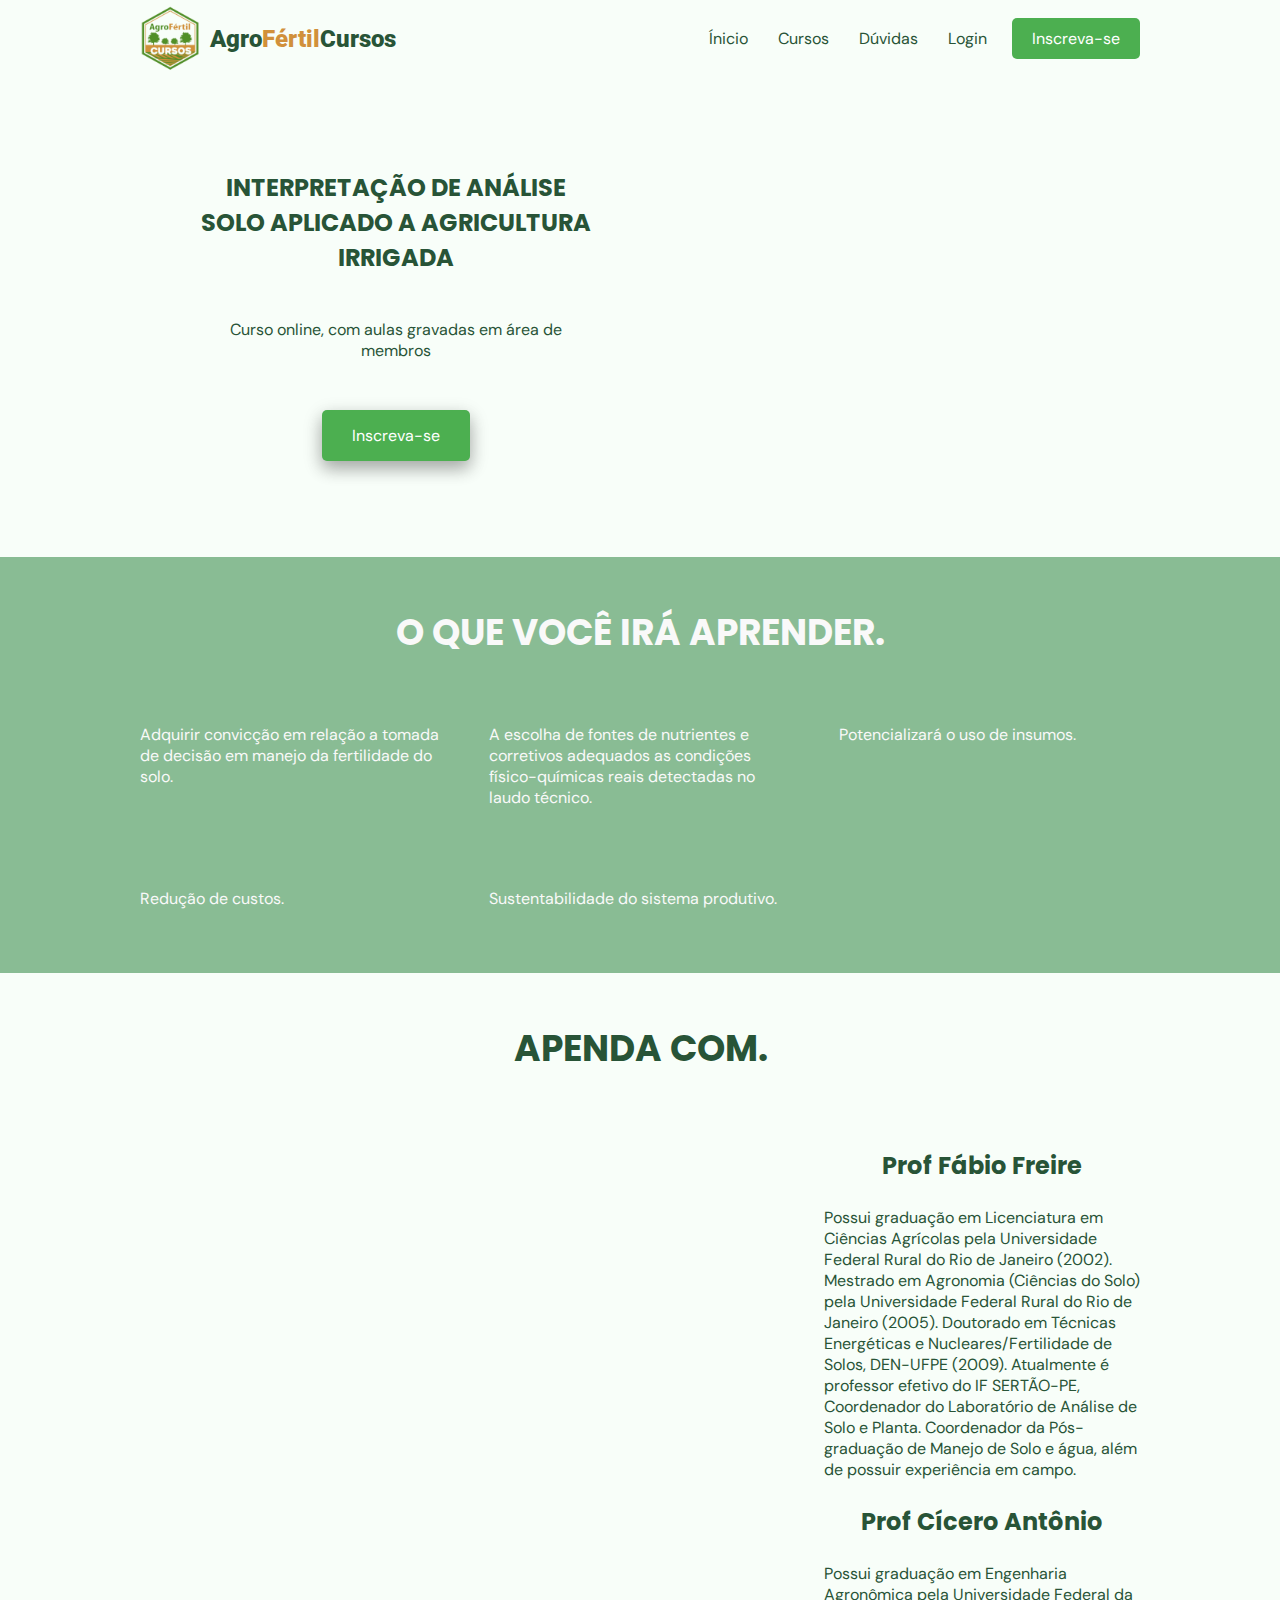
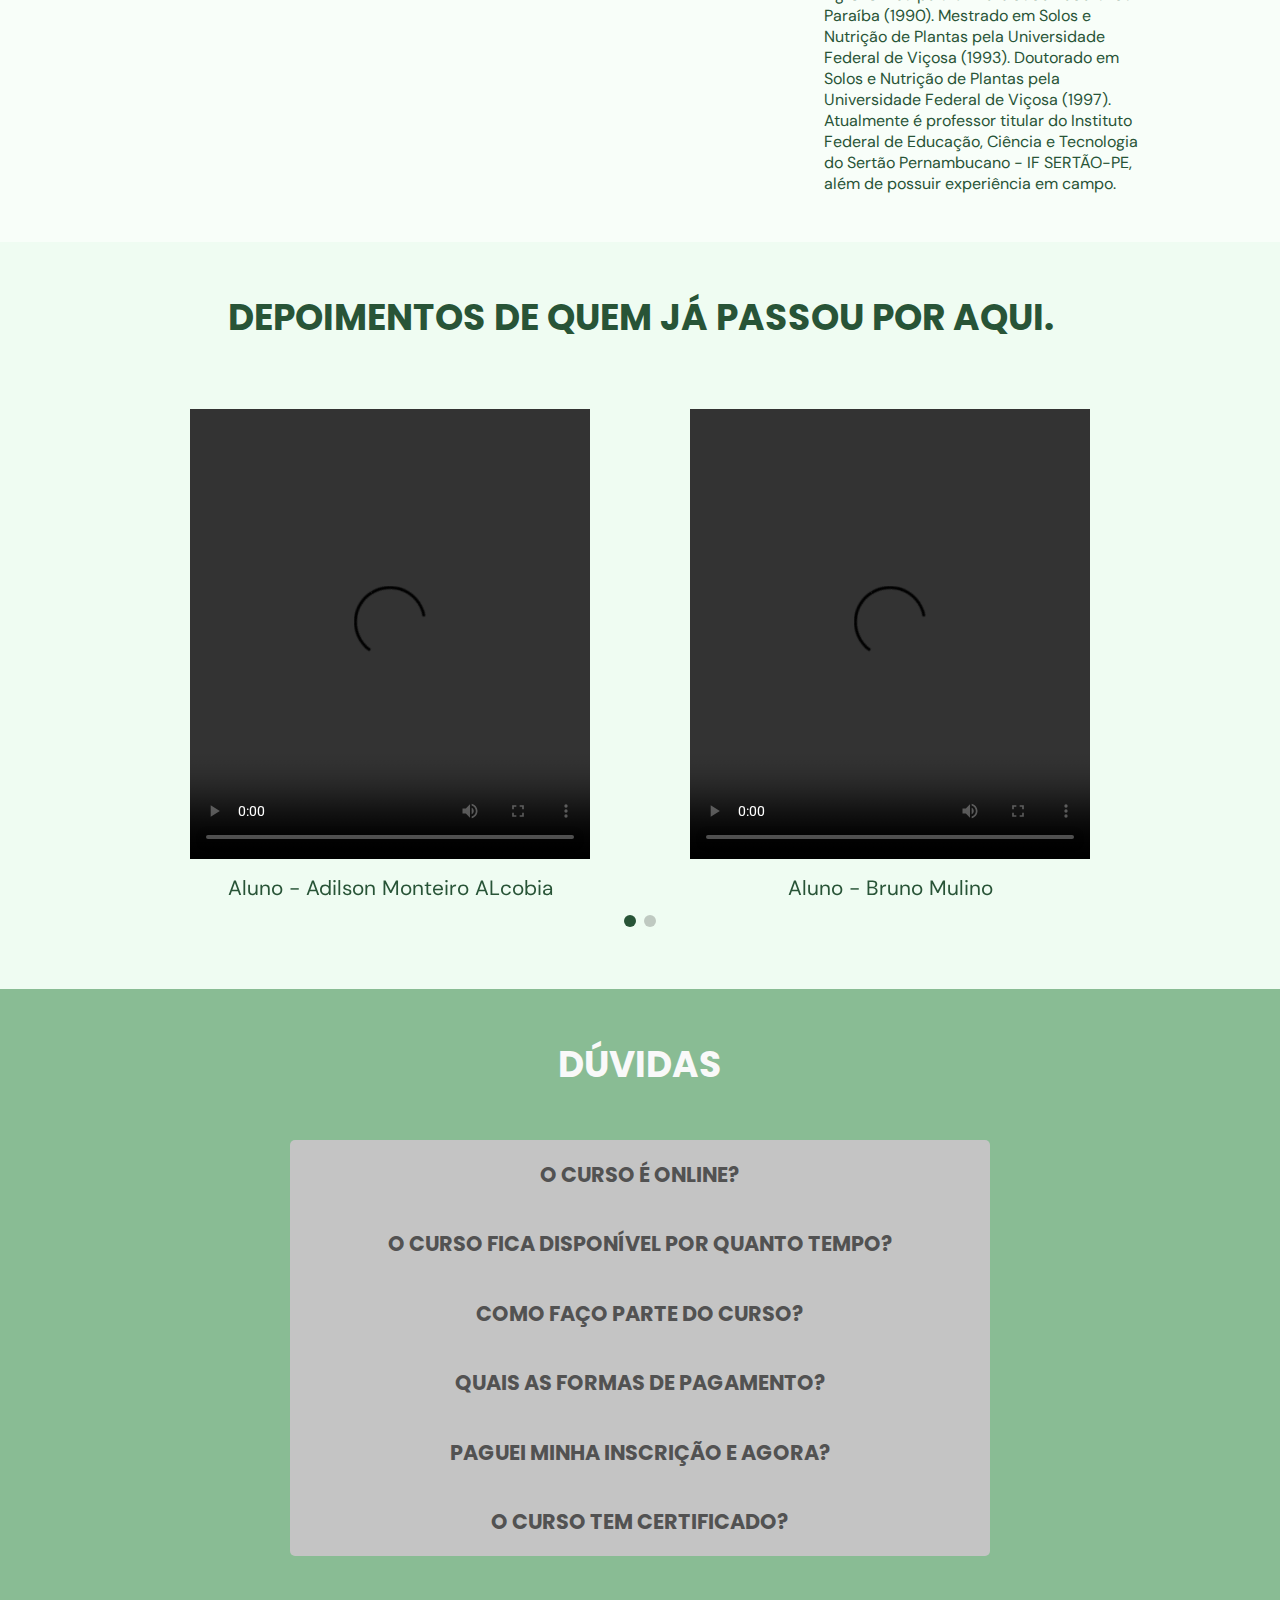
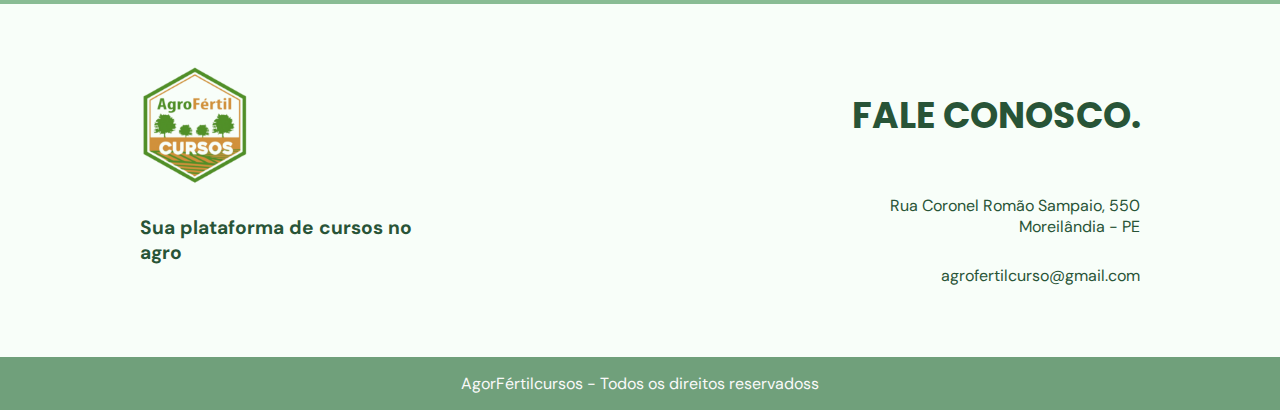
==== curso1.html @ 79784c2f "Add files via upload" ====
<!DOCTYPE html>
<html lang="en">
<head>
    <meta charset="UTF-8">
    <meta http-equiv="X-UA-Compatible" content="IE=edge">
    <meta name="viewport" content="width=device-width, initial-scale=1.0">
    <title>Agrofertilcursos</title>
    <link rel="stylesheet" href="https://unpkg.com/swiper@8/swiper-bundle.min.css"/>
    <link rel="shortcut icon" href="favicon.ico" type="image/x-icon">
    <link rel="stylesheet" href="style.css">
    <link rel="stylesheet" href="./Assets/imagens/icomoon-fonts/style.css">
    <link rel="preconnect" href="https://fonts.googleapis.com">
<link rel="preconnect" href="https://fonts.gstatic.com" crossorigin>
<link href="https://fonts.googleapis.com/css2?family=DM+Sans:ital,wght@0,500;0,700;1,400&family=Poppins:wght@400;500;700&display=swap" rel="stylesheet">
<link href="https://fonts.googleapis.com/css2?family=Lato:wght@900&display=swap" rel="stylesheet">
<link href="https://fonts.googleapis.com/css2?family=Roboto:wght@700&display=swap" rel="stylesheet">
</head>
<body>
    <header id="header">
        <nav class="container flex-row-spacebetween">
            <div class="flex-wrapper">            
                    <img class="logo" src="./Assets/imagens/logoAgrofertilcursos2.png" alt="logotipo_agrofetilcursos">
                    <p class="logo-label">
                        Agro<span>Fértil</span>Cursos
                    </p>
            </div>

            <div class="menu">
                <ul class="flex-row-spacebetween">
                    <li><a class="title" href="">Ínicio</a></li>
                    <li><a class="title" href="">Cursos</a></li>
                    <li><a class="title" href="">Dúvidas</a></li>
                    <li><a class="title"href="">Login</a></li>
                    <li><a class="title bg-button" href="">Inscreva-se</a></li>
                </ul>
            </div>
            
            <div class="toggle icon-menu"></div>
            <div class="toggle icon-close"></div>
        </nav>
    </header>

    <section class="section-padding" id="course">
        <div class="container course-item flex-row-spacebetween">
            <div class="flex-column-center course-item-container">
                <h1>Interpretação de análise solo aplicado a agricultura irrigada</h1>
                <p>Curso online, com aulas gravadas em área de membros</p>
                <button class="inscrevase">Inscreva-se</button>
            </div>

            <iframe id="apresentacao" width="540px" height="384px" src="https://www.youtube.com/embed/TBB0eOgW7EI" frameborder="0" allow="accelerometer; autoplay; clipboard-write; encrypted-media; gyroscope; picture-in-picture" allowfullscreen=""></iframe>

        </div>

    </section>

    <section class="section-padding" id="learn">
        <h1 class="page-title">O que você irá aprender.</h1>
        <div class="grid container">
        <div class="learn-itens flex-wrap-column">
            <i class="icon-check-circle-1-2"></i>
            <p>Adquirir convicção em relação a tomada de decisão em manejo da fertilidade do solo.</p>
        </div>
        <div class="learn-itens flex-wrap-column">
            <i class="icon-check-circle-1-2"></i>
        <p>A escolha de fontes de nutrientes e corretivos adequados as condições físico-químicas reais detectadas no laudo técnico.</p>
        </div>
        <div class="learn-itens flex-wrap-column">
            <i class="icon-check-circle-1-2"></i>
        <p>Potencializará o uso de insumos.</p>
        </div>
        <div class="learn-itens flex-wrap-column">
            <i class="icon-check-circle-1-2"></i>
        <p>Redução de custos.</p>
        </div>
        <div class="learn-itens flex-wrap-column">
            <i class="icon-check-circle-1-2"></i>
        <p>Sustentabilidade do sistema produtivo.</p>
        </div>
    </div>
    </section>

    <section class="section-padding" id="professionals">
        <h1 class="page-title">Apenda com.</h1>

        <div class="container flex-row-spacebetween" id="teacher-container">
            <div class="flex-wrap-column">
                <img class="teacher" src="./Assets/midiasAgroCurso1/Professores sem fundo.png" alt="" class="teachers">

            </div>
            <div class="professionals flex-wrap-column">
                <h3>Prof Fábio Freire </h3>
                <p>Possui graduação em Licenciatura em Ciências Agrícolas pela Universidade Federal Rural do Rio de Janeiro (2002). 
                Mestrado em Agronomia (Ciências do Solo) pela Universidade Federal Rural do Rio de Janeiro (2005). 
                Doutorado em Técnicas Energéticas e Nucleares/Fertilidade de Solos, DEN-UFPE (2009). 
                Atualmente é professor efetivo do IF SERTÃO-PE, Coordenador do Laboratório de Análise de Solo e Planta. 
                Coordenador da Pós-graduação de Manejo de Solo e água, além de possuir experiência em campo.</p>
    
                <h3>Prof Cícero Antônio</h3>
    
                <P>Possui graduação em Engenharia Agronômica pela Universidade Federal da Paraíba (1990). Mestrado em Solos e Nutrição de Plantas pela Universidade Federal de Viçosa (1993). Doutorado em Solos e Nutrição de Plantas pela Universidade Federal de Viçosa (1997). Atualmente é professor titular do Instituto Federal de Educação, Ciência e Tecnologia do Sertão Pernambucano - IF SERTÃO-PE, além de possuir experiência em campo.</p>
            </div>
        </div>
    </section>

    <section class="section" id="testemonials">
        <div class="container">
            <h1 class="page-title">Depoimentos de quem já passou por aqui.</h1>

          <div class="testemonials swiper">
            <div class="swiper-wrapper">

              <div class="swiper-slide">
                <div class="flex-column-center">
                    <video width="400" controls>
                        <source src="./Assets/midiasAgroCurso1/Depoimentos/Adilson Monteiro Alcobia.MOV" type="video/mp4">
                    </video>
                    <p class="testemonial-title">Aluno - Adilson Monteiro ALcobia</p>
              </div>
              </div>
  
              <div class="swiper-slide">
                <div class="flex-column-center">
                    <video width="400" controls>
                        <source src="./Assets/midiasAgroCurso1/Depoimentos/Bruno Murilo.MOV" type="video/mp4">
                    </video>
                    <p class="testemonial-title">Aluno - Bruno Mulino</p>
              </div>
              </div>
  
              <div class="swiper-slide">
                  <div class="flex-column-center">
                      <video width="400" controls>
                          <source src="./Assets/midiasAgroCurso1/Depoimentos/Jandielton Lubarino.MOV" type="video/mp4">
                        </video>
                        <p class="testemonial-title">Aluno - Jandielton Lubarino</p>
                  </div>
              </div>

            </div>

            <div class="swiper-pagination"></div>
          </div>
        </div>
      </section>

    <section class="section-padding" id="questions">
        <h1 class="page-title">Dúvidas</h1>

<div class="container flex-column-spacebetween ">
    <div class="question-container">
        <div class="question" id="question">
            <h1 onclick="dropdown(event)"> O curso é ONLINE?</h1>
            <p class="hide">Curso online com aulas gravadas e disponibilizadas em área de membros</p>
        </div>
        <div class="question" id="question">
            <h1 onclick="dropdown(event)">O curso fica disponível por quanto tempo?</h1>
            <p class="hide"> Curso curso fica disponível por 1 ano, depois da confirmação do pagamento</p>
        </div>
        <div class="question" id="question">
            <h1 onclick="dropdown(event)">Como faço parte do curso?</h1>
            <p class="hide">Você se inscreve pelo nosso site ou redes sociais (instagram) clicando no botão (Inscreva-se)</p>
        </div>
        <div class="question" id="question">
            <h1 onclick="dropdown(event)">Quais as formas de pagamento?</h1>
            <p class="hide">Pix,boleto e cartão em até 12x</p>
        </div>
        <div class="question" id="question">
            <h1 onclick="dropdown(event)">Paguei minha inscrição e agora?</h1>
            <p class="hide">
            Após a confirmação do pagamento você receberá por E-mail o acesso a plataforma do curso. Você poderá fazer o login através do nosso site. (Lembrando que o E-mail com o acesso será enviado para o E-mail no ato da compra)
            </p>
        </div>
        <div class="question" id="question">
            <h1 onclick="dropdown(event)">O curso tem certificado?</h1>
            <p class="hide">Sim, certificado com carga horária de 30h e assinado pelos professores</p>
        </div>
    </div>
    

</div>
    
    
    
    
    
    
    
    
    
    
</div>       


    </section>

    <footer>
        <div class="footer-wrapper container">
            <div class="footer">
                <img src="./Assets/imagens/logoAgrofertilcursos2.png" alt="">
                <h2 class="footer-subtitle">Sua plataforma de cursos no agro</h2>
                    <div class="flex-row-spacebetween">
                        <i class="icon-telegram icon"></i>
                    </div>
            </div>

            <div id="contact" class="flex-column-spacebetween">
                <h1>Fale Conosco.</h1>

                    <div class="flex-row-spacebetween">
                        <i class="icon-map-pin1 icon"></i>
                        <p>Rua Coronel Romão Sampaio, 550<br>
                    
                            Moreilândia - PE</p>
                            
                    </div>

                    <div class="flex-row-spacebetween">
                        <i class="icon-mail icon"></i>
                        <p>
                            agrofertilcurso@gmail.com
                            </p>

                        
                    </div>
                 
                
                
                
            </div>
        </div>
        <div class="rights">
            AgorFértilcursos - Todos os direitos reservadoss
        </div>
    </footer>
    <script src="https://unpkg.com/swiper@8/swiper-bundle.min.js"></script>
    <script src="main.js"></script>
    
</body>
</html>
---- style.css ----
/* ------- GLOBAL -------*/


:root {
    /* fonts*/
    --label-font:'Roboto', sans-serif;
    --subtitle-font:'DM Sans', sans-serif;
    --title-font:'Poppins', sans-serif;
    /* Color */
    --main-color:#285437;
    --aux-color:#d1903b;
    --bg-color:#f8fef9;
    --text-color:#f9f9f9;
    --text-color2:#525252;
}


* {
    margin: 0;
    padding: 0;
    box-sizing: border-box;
}  
a {
    text-decoration: none;  
}  

ul {
    list-style: none;  
}  

img {
    width: 100%;  
    height: auto;
}  

html {
    scroll-behavior: smooth;  
}

body{
    background-color: var(--bg-color);
}

.hide{
    display: none;
}

/* -------- LAYOUT ---------*/

.logo {
    width:17%;   
}    




.container {
    margin: 0 8.75rem;
    
   
    
}    

.page-title{
    color: var(--main-color);
    font-family: var(--title-font);
    text-align: center;
    margin-bottom:3rem;
    font-size:2.25rem;
    text-transform: uppercase;
    
}
button {
    border-radius: 5px;
    background-color: #4CAF50; /* Green */
    border: none;
    color: white;
    padding: 15px 30px;
    text-align: center;
    text-decoration: none;
    display: inline-block;
    font-family: var(--subtitle-font);
    font-size: 1rem;
    margin: 4px 2px;
    cursor: pointer;
    -webkit-transition-duration: 0.4s; /* Safari */
    transition-duration: 0.4s;
    box-shadow: 0 8px 16px 0 rgba(0,0,0,0.2), 0 6px 20px 0 rgba(0,0,0,0.19);
}
.flex-wrapper {
    display: flex;
    flex-direction: row;
    align-items: center;

}  

.flex-row-spacebetween{
    display: flex;
    flex-direction: row;
    justify-content:space-between;
    
}

.flex-column-spacebetween{
    display: flex;
    flex-direction: column;
    justify-content:space-between;
    align-items:center;
}

.flex-column-center {
    display: flex;
    flex-direction: column;
    justify-content:center;
    align-items: center;
}

.flex-row-center {
    display: flex;
    flex-direction: row;
    justify-content:center;
    align-items: center;
}

.flex-wrap-column{
    display: flex;
    flex-wrap: wrap;
    flex-direction: column;
}

.flex-wrap-column-end{
    display: flex;
    flex-direction: column;
    flex-wrap: wrap;
    justify-content:flex-end;
    
}

.flex-wrap-row-end{
    display: flex;
    flex-direction: row;
    flex-wrap: wrap;
    justify-content:flex-end;

}    

.card-title{
    font-family: var(--title-font);
    font-size: 1.3rem;
    color: var(--text-color);
    text-align: left;
    text-shadow: 0px 4px 4px rgba(0, 0, 0, 0.25);
}

.card-description {
    font-family: var(--title-font);
    font-size: 0.8rem;
    color: var(--text-color);
    color: var(--text-color);
    text-align: left;
    text-shadow: 0px 4px 4px rgba(0, 0, 0, 0.25);
    
}


.card {
    background: rgba(0, 0, 0, 0.25);
    background-blend-mode: darken;
    display: flex;
    flex-direction:column;
    width: 33%;
    justify-content:space-between;
    align-items: flex-start;
    background-size: cover;
    background-position: center;
    height:70vh;
    object-position: center;
    border-radius: 10px;
    padding: 2rem;
}  

.grid {
    display: grid;
    grid-template-columns: repeat(3,1fr);
    justify-content:space-between;
    gap:3rem;
    
}
/* ------ GLOBAL COMPONENTS ------*/
/* -------- NAVBAR ---------*/


ul {
    
    gap: 20px;
   
    ;
}

ul li {
    list-style: none;

}

ul li a {
    font-size: 1rem;
    font-family: var(--subtitle-font);
    color: var(--main-color);
    padding: 10px 5px
}


.logo-label{
    padding-left: 10px;
    font-family: var(--label-font);
    font-weight:900;
    font-size: 1.5rem;
    color: var(--main-color);
}
.logo-label span {
    color: var(--aux-color);
}

.bg-button{
    border-radius: 5px;
    background-color: #4CAF50; /* Green */
    border: none;
    color: white;
    padding:10px 20px;

}


nav {
    margin: 0;
    padding: 5px 0;
    align-items:center;
}   

nav .icon-menu {
    display: none;
  }
nav .icon-close {
    display: none;
}



/* -------- Footer -------- */


.footer img{
    width: 35%;
    }
    
    .footer {
        max-width: 31%;
    }
    
    .footer-wrapper{
        display: flex;
        flex-direction: row;
        flex-wrap: wrap;
        justify-content: space-between;
       
        margin-top: 3.75rem;
        margin-bottom:3.75rem;
    
    }
    
    .footer-subtitle {
        color:var(--main-color);
        font-family: var(--subtitle-font);
        margin-top: 1.5rem;
        font-size: 1.2rem;
    }
    
    .rights {
        font-family: var(--subtitle-font);
        font-size: 1rem;
        background-color:#70A07b;
        padding: 1rem;
        text-align: center;
        color:#f9f9f9;
    }
    
    .icon {
        font-size:1.5rem;
        padding:1rem 0;
        padding-right: 1.5rem;
        color: var(--main-color);
    }
    
    
    
    #contact {
        align-items: stretch;
    }
    
    #contact h1 {
        text-align: right;
        font-family: var(--title-font);
        color: var(--main-color);
        padding-top: 1.5rem;
        padding-bottom: 1.5rem;
        font-size: 2.25rem;
        text-transform: uppercase;
    }
    
    .contact-flex {
        display: flex;
        flex-direction:row;
        justify-content: space-between;
        align-items: center;
    }
    
    #contact p{
        color: var(--main-color);
        text-align:right;
        font-family: var(--subtitle-font);
    }
    




/* ------- PAGE 1 ----------*/
/* -------  HOME -----------*/

#home {
    background: url(./Assets/imagens/roman-synkevych-fjj7lVpCxRE-unsplash.jpeg);
    background-size: cover;
    background-position: center;
    max-width: 100%;
    height:fit-content;
    color: var(--text-color);
    padding: 3rem 0;
}    

 

#home h2 {
    text-align: center;
    font-size: 1.5rem;
    font-family: var(--subtitle-font);
    text-shadow: 0px 4px 4px rgba(0, 0, 0, 0.25);
    margin-top:4rem;
}    
#home h1 {
    font-size: 2.25rem;
    font-family: var(--title-font);
    margin-top: 4.375rem;
    text-shadow: 0px 4px 4px rgba(0, 0, 0, 0.25);
}    

#home button {
    margin-top:6.875rem;
    margin-bottom: 4rem;
    
}    



/* -------------- About our Courses ------------ */
#courses{
    padding: 3rem 0;
}

.courses-container {
    
    gap: 0.5rem;
    margin-bottom:6rem;
}   

.card1{
    background-image: url("./Assets/imagens/gabriel-jimenez-jin4W1HqgL4-unsplash.jpeg");
}
.card2{
    background-image: url("./Assets/imagens/markus-spiske-sFydXGrt5OA-unsplash.jpeg");
}

/*----------  Advantages -----------*/

#advantages {
    background-color: #89BC94;
    padding: 3.0rem 0;
}  

#advantages .page-title{
    color:var(--text-color);
}

.advantage-itens p {
    font-size: 1rem;
    color: var(--text-color);
    font-family: var(--subtitle-font);
}
 

.advantage-itens {
    
    max-width: 40%;
    padding-left: 3rem;
    margin: 1rem 0;
      
}    
.advantage-itens i{
    font-size: 3rem;
    margin-bottom: 2rem;
    color:#ffd953;
}    

.advantages-wrapper img {
    width: 45%;
    border-radius:5px;
}  

/*--------- PAGE 2 --------*/
/* ---------- Course ---------------*/
#course {
    padding: 3rem 0;
}

#course h1 {
    text-align: center;
    font-size: 1.5rem;
    font-family: var(--title-font);
    margin:0 0rem 0rem 0;
    text-transform: uppercase;
    color: var(--main-color);
}

#course p {
  
    text-align: center;
    font-size: 1rem;
    font-family: var(--subtitle-font);
    color: var(--main-color);
    margin:2.81rem 0;
}



.course-item-container{
    
    width: 40%;
    margin-left:3.5rem;
}

iframe {
    padding: 3rem 0;
}

/* ------ Learn -------- */
#learn {
    background-color: #89BC94;
    padding: 3.0rem 0;
}

#learn .page-title{
    color:var(--text-color);
}


.learn-itens p {
    font-size: 1rem;
    color: var(--text-color);
    font-family: var(--subtitle-font);
    padding-bottom: 1rem;;
}

.learn-itens i{
    font-size: 3rem;
    margin-bottom: 1rem;
    color:#ffd953;
}    



/* professioanls */

#professionals{
    padding: 3.0rem 0;

}

#teacher-container{
    gap:9rem;
}

.professionals h3{

    text-align: center;
    font-size: 1.5rem;
    font-family: var(--title-font);
    margin:1.5rem 0rem 1.5rem 0;
    color: var(--main-color);
}

.professionals p{

    text-align: left;
    font-size: 1rem;
    font-family: var(--subtitle-font);
    margin:0rem 0rem 0rem 0;
    color: var(--main-color);
}




.teacher {
    width:60vh;
}

/* testemonials */

#testemonials {
    padding: 3rem 0;
    background:#effcf2;
}

video {
    height:50vh;
    align-items:center;
}

.testemonial-card{
    margin: 0 auto;
    border: 1px solid green;
    box-shadow: 0px 0px 12px rgba(0, 0, 0, 0.08);
}

.testemonial-title{
    font-size: 1.3rem;
    font-family: var(--subtitle-font);
    padding:0.9rem 0rem 1.5rem 0;
    color: var(--main-color);

}

.swiper-slide {
    height: auto;
    padding: 1rem 1rem;
  }
  
  .swiper-pagination-bullet {
    margin: 0.5rem 0;
    width: 0.75rem;
    height: 0.75rem;
  }
  
  .swiper-pagination-bullet-active {
    background: var(--main-color);
  }

  /* question */

  #questions {
    padding: 3rem 0;  
    background-color: #89BC94;
  }

  #questions .page-title{
      color: var(--text-color);
  }

  .question-container {
      text-align: center;
      width:70%;
      margin:0 9.75rem;
      background-color:#c4c4c4;
      border-radius: 5px;
      
  }

  .question h1{
      font-size: 1.3rem;
      text-transform: uppercase;
      padding:1.2rem;
      font-family: var(--title-font);
      color:#525252;
  }
  .question p{
    font-size: 1rem;
    text-transform: uppercase;
    padding:1.5rem 5rem;
    font-family: var(--title-font);
    background-color: #eaeaea;
}

/* ------ MEDIA QUERIES -------------------------------- */

@media (max-width:1024px) {

    .flex-row-spacebetween{
        flex-direction: column;
        align-items:center;
        justify-content:center;
    }

    .container{
        margin: 1.5rem;
    }

    .course-item-container{
        margin: 0 1rem 3rem 1rem;
    }

   
    
    .grid {
        display: grid;
        grid-template-columns: 1fr;
        justify-content: space-between;
        gap: 3rem;
    }

    #teacher-container {
        gap: 4rem;
    }

    .question-container {
        text-align: center;
        width: 100%;
        background-color: #c4c4c4;
        border-radius: 5px;
    }

    .footer-wrapper {
        display: flex;
        flex-direction: column;
        flex-wrap: wrap;
        justify-content: space-around;
        margin-top: 3.75rem;
        margin-bottom: 3.75rem;
        align-content: center;
    }

    .footer {
        max-width: 100%;
        text-align: center;
    }

    .footer img {
        width: 35%;
        text-align: center;
        justify-content: center;
    }

    footer .flex-row-spacebetween {
        flex-direction: row;
    }

    #contact p {
        color: var(--main-color);
        text-align: center;
        font-family: var(--subtitle-font);
    }

    .teacher {
        width: 40vh;
    }

    .course-item-container {
        width: 100%;
       
    }

    iframe {
        width: 100%;
    }

    video {
        height: 30vh;
        align-items: center;
    }

    .flex-row-center {
        display: flex;
        flex-direction: column;
        justify-content: center;
        align-items: center;
    }

    .card {
        width: 100%;
    }

    .advantages-wrapper img {
        width: 100%;
        border-radius: 5px;
        margin-bottom: 1rem;
    }
    .flex-wrap-row-end {
        display: flex;
        flex-direction: column;
        flex-wrap: wrap;
        justify-content: center;
    }

    .flex-wrap-column {
        display: flex;
        flex-wrap: wrap;
        flex-direction: column;
    }

    .advantage-itens {
        max-width: 100%;
        padding-left: 1rem;
        margin: 1rem 0;
    }

    nav.container.flex-row-spacebetween {
        flex-direction: row;
    }

    nav ul li a {
        transition: color 0.2s;
        position: relative;
        font-size: 1.5rem;
      }
      
   

      .menu {
        opacity: 0;
        visibility: hidden;
        top: -20rem;
        transition: 0.5s;
      }
      
      .menu ul {
        display: none;
      }
      
      nav.show .menu {
        opacity: 1;
        visibility: visible;
        background: var(--bg-color);
        height: 100vh;
        width: 100vw;
        position: fixed;
        top: 0;
        left: 0;
        display: grid;
        place-content: center;
      }
      
      nav.show .menu ul {
        display: grid;
        gap: 40px;
      }
      nav.show ul.grid {
        gap: 4rem;
      }
      
      .toggle {
        color: var(--main-color);
        font-size: 1.5rem;
        cursor: pointer;
      }
      nav .icon-menu{
          display: flex;
        
      }


      nav .icon-close {
        display: flex;
        visibility: hidden;
        opacity: 0;
        position: absolute;
        top: 1.5rem;
        right: 1.5rem;
        transition: 0.5s;
      }
      
      nav.show div.icon-close {
        visibility: visible;
        opacity: 1;
        top: 1.5rem;
      }

      ul li {
        list-style: none;
        text-align: center;
    }
      
}
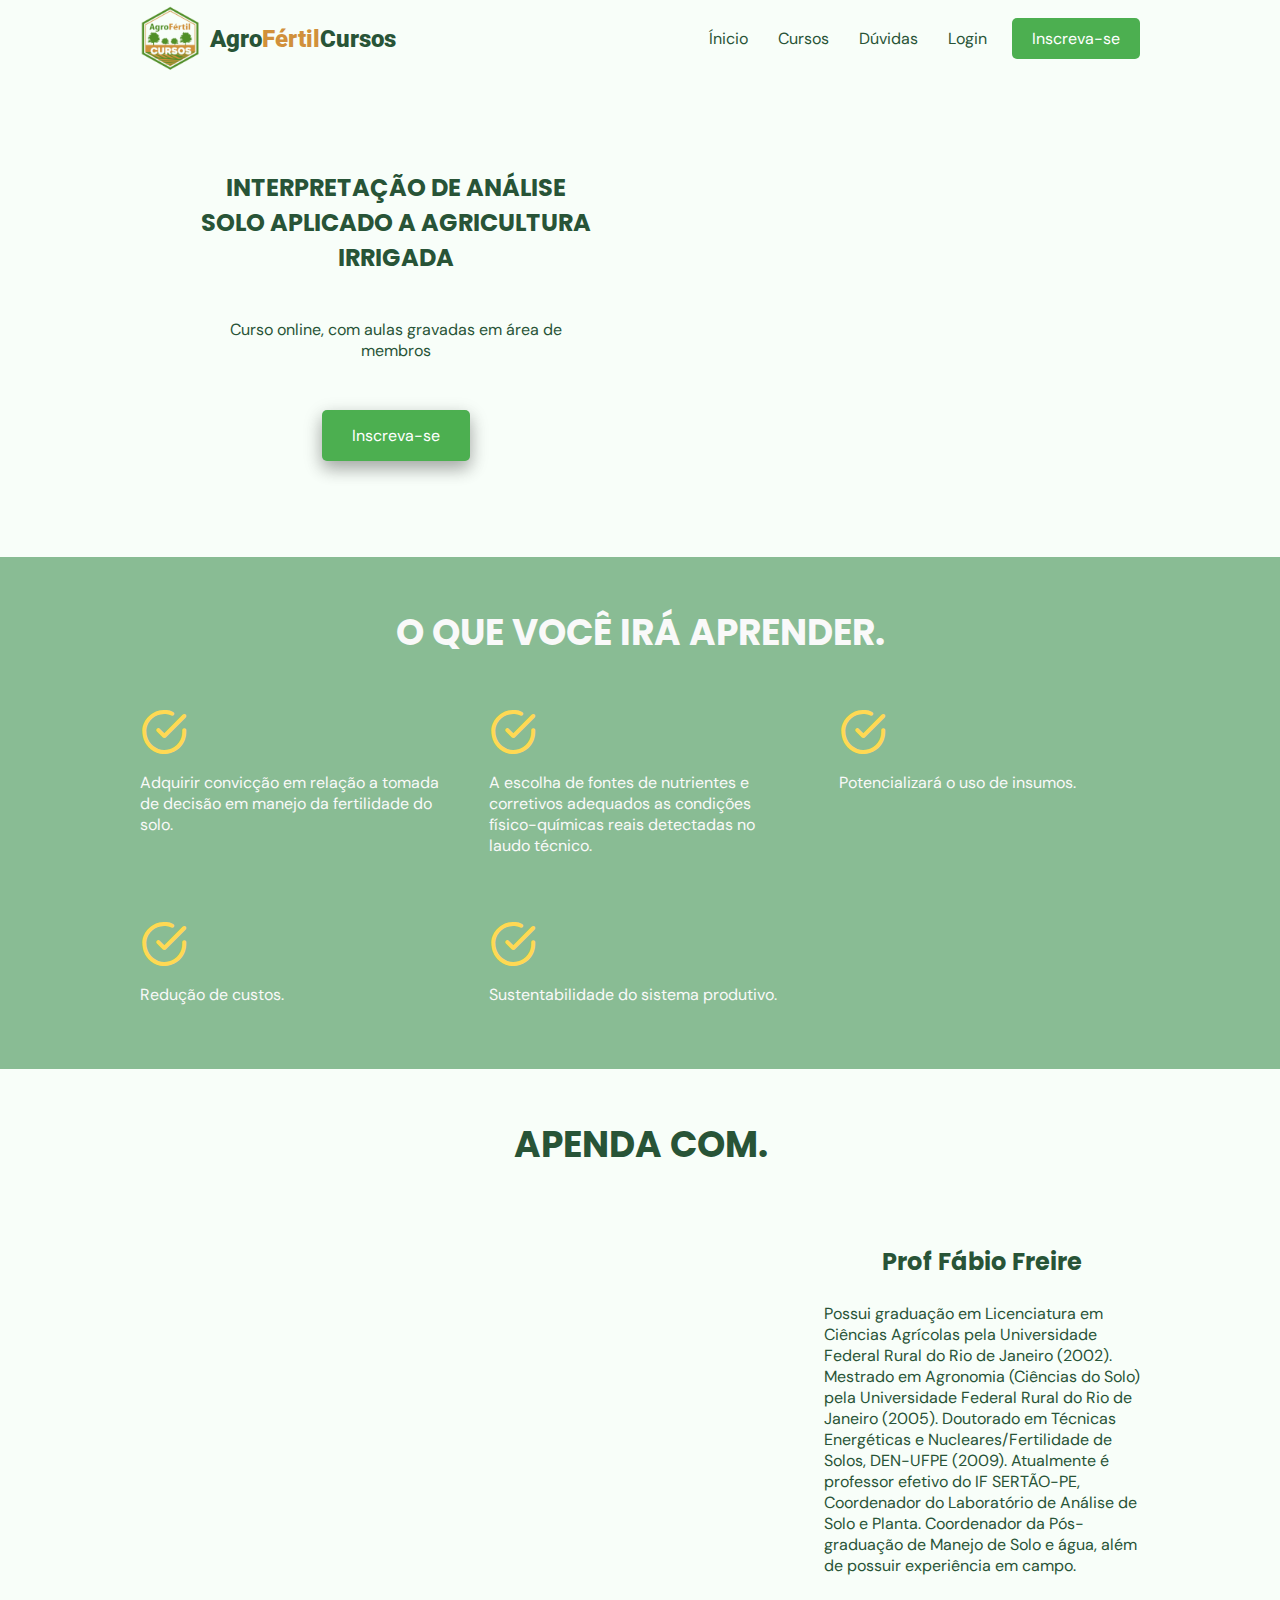
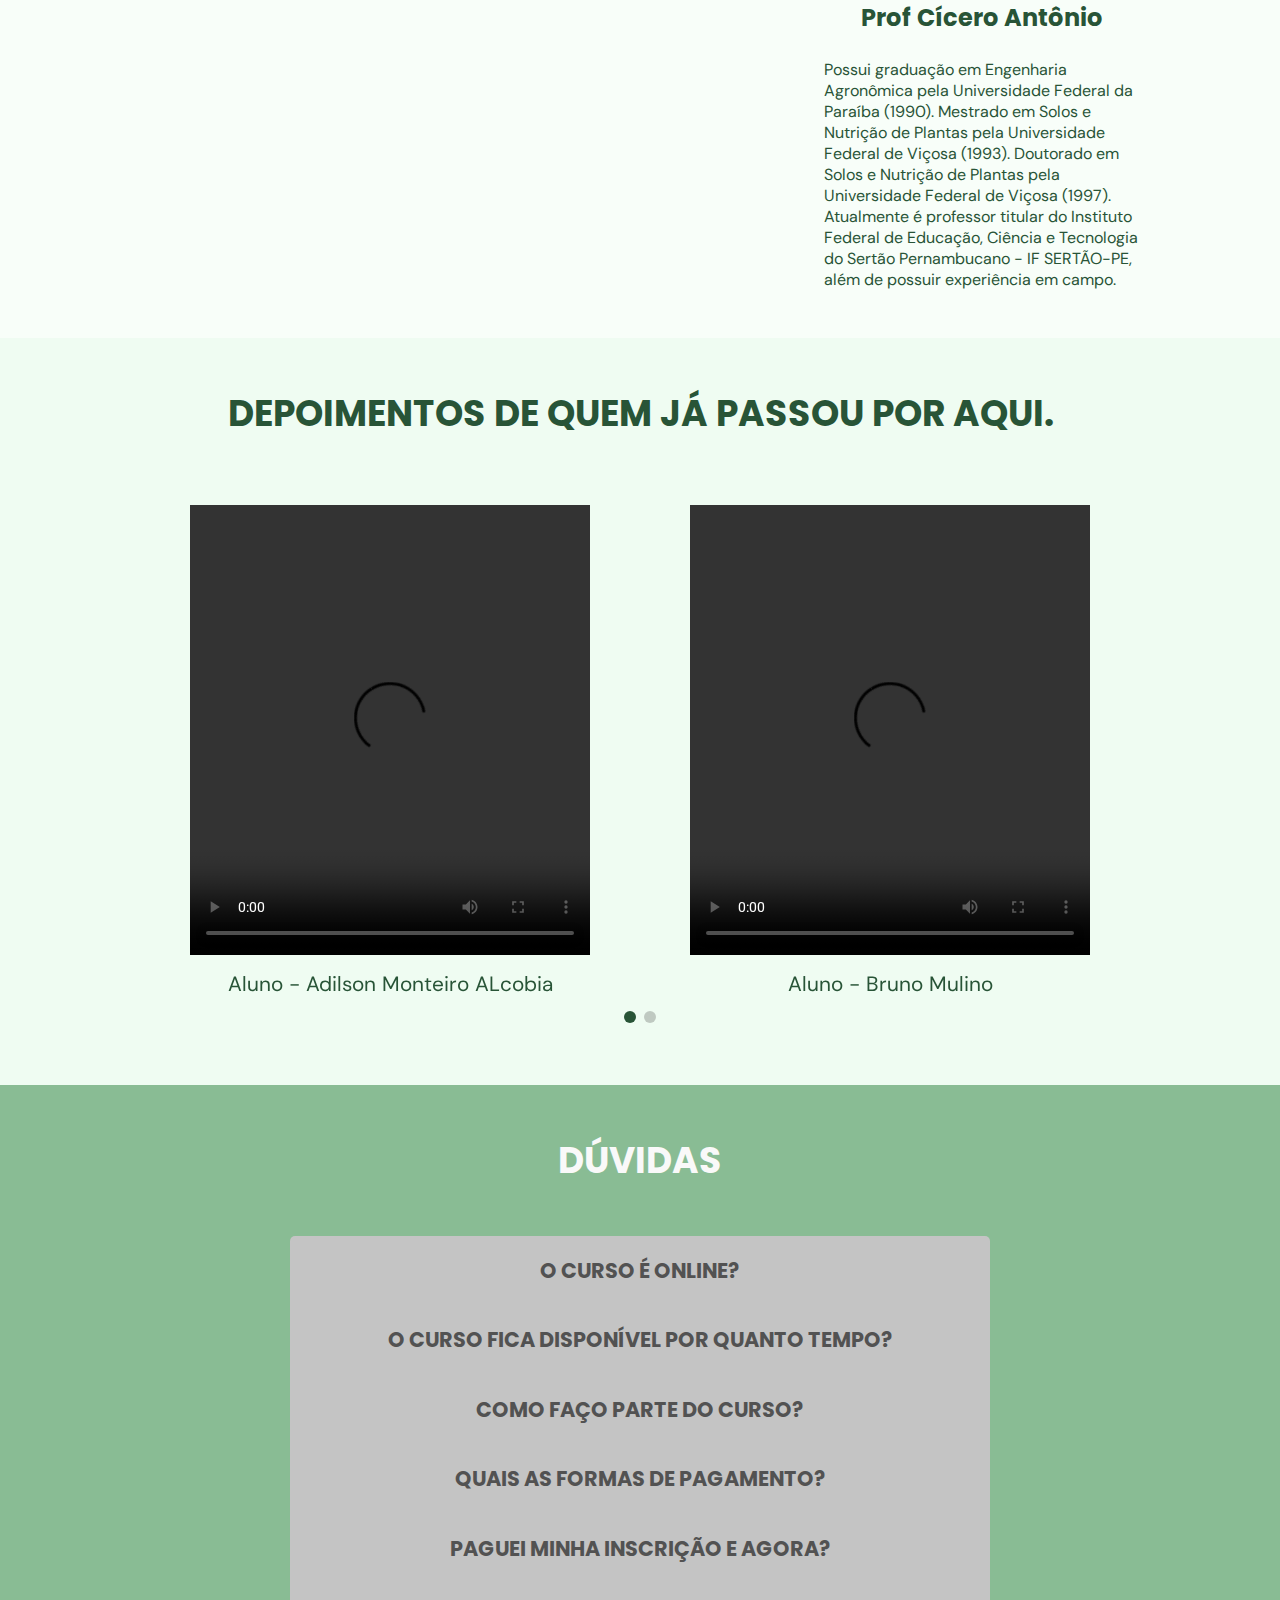
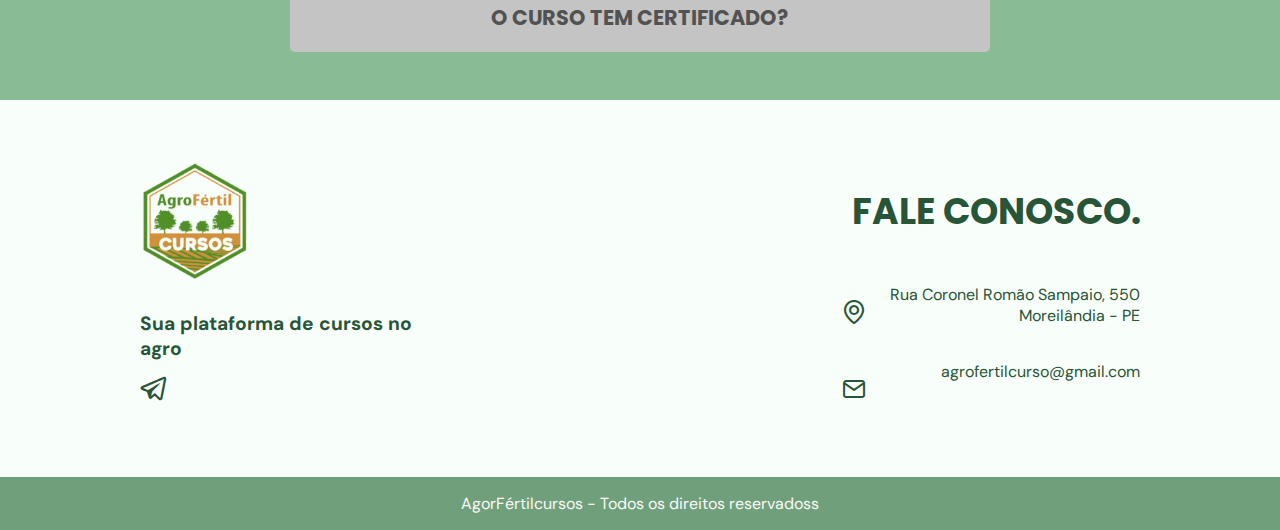
==== commit f99d853a: "Update curso1.html" ====
--- a/curso1.html
+++ b/curso1.html
@@ -8,7 +8,7 @@
     <link rel="stylesheet" href="https://unpkg.com/swiper@8/swiper-bundle.min.css"/>
     <link rel="shortcut icon" href="favicon.ico" type="image/x-icon">
     <link rel="stylesheet" href="style.css">
-    <link rel="stylesheet" href="./Assets/imagens/icomoon-fonts/style.css">
+    <link rel="stylesheet" href="./Assets/imagens/Icomoon-fonts/style.css">
     <link rel="preconnect" href="https://fonts.googleapis.com">
 <link rel="preconnect" href="https://fonts.gstatic.com" crossorigin>
 <link href="https://fonts.googleapis.com/css2?family=DM+Sans:ital,wght@0,500;0,700;1,400&family=Poppins:wght@400;500;700&display=swap" rel="stylesheet">
@@ -27,9 +27,9 @@
 
             <div class="menu">
                 <ul class="flex-row-spacebetween">
-                    <li><a class="title" href="">Ínicio</a></li>
-                    <li><a class="title" href="">Cursos</a></li>
-                    <li><a class="title" href="">Dúvidas</a></li>
+                    <li><a class="title" href="./index.html">Ínicio</a></li>
+                    <li><a class="title" href="./index.html#courses">Cursos</a></li>
+                    <li><a class="title" href="#questions">Dúvidas</a></li>
                     <li><a class="title"href="">Login</a></li>
                     <li><a class="title bg-button" href="">Inscreva-se</a></li>
                 </ul>
@@ -237,4 +237,4 @@
     <script src="main.js"></script>
     
 </body>
-</html>+</html>
--- a/Assets/imagens/Icomoon-fonts/style.css
+++ b/Assets/imagens/Icomoon-fonts/style.css
@@ -0,0 +1,75 @@
+@font-face {
+  font-family: 'icomoon';
+  src:  url('fonts/icomoon.eot?s52rv4');
+  src:  url('fonts/icomoon.eot?s52rv4#iefix') format('embedded-opentype'),
+    url('fonts/icomoon.ttf?s52rv4') format('truetype'),
+    url('fonts/icomoon.woff?s52rv4') format('woff'),
+    url('fonts/icomoon.svg?s52rv4#icomoon') format('svg');
+  font-weight: normal;
+  font-style: normal;
+  font-display: block;
+}
+
+[class^="icon-"], [class*=" icon-"] {
+  /* use !important to prevent issues with browser extensions that change fonts */
+  font-family: 'icomoon' !important;
+  speak: never;
+  font-style: normal;
+  font-weight: normal;
+  font-variant: normal;
+  text-transform: none;
+  line-height: 1;
+
+  /* Better Font Rendering =========== */
+  -webkit-font-smoothing: antialiased;
+  -moz-osx-font-smoothing: grayscale;
+}
+
+.icon-check-circle-1-2:before {
+  content: "\e900";
+}
+.icon-telegram:before {
+  content: "\e901";
+}
+.icon-instagram1:before {
+  content: "\e903";
+}
+.icon-mail1:before {
+  content: "\e904";
+}
+.icon-map-pin1:before {
+  content: "\e905";
+}
+.icon-menu1:before {
+  content: "\e90b";
+}
+.icon-whatsapp1:before {
+  content: "\e90c";
+}
+.icon-youtube1:before {
+  content: "\e90f";
+}
+.icon-close:before {
+  content: "\e902";
+}
+.icon-facebook:before {
+  content: "\e906";
+}
+.icon-instagram:before {
+  content: "\e907";
+}
+.icon-mail:before {
+  content: "\e908";
+}
+.icon-map-pin:before {
+  content: "\e909";
+}
+.icon-menu:before {
+  content: "\e90a";
+}
+.icon-whatsapp:before {
+  content: "\e90d";
+}
+.icon-youtube:before {
+  content: "\e90e";
+}
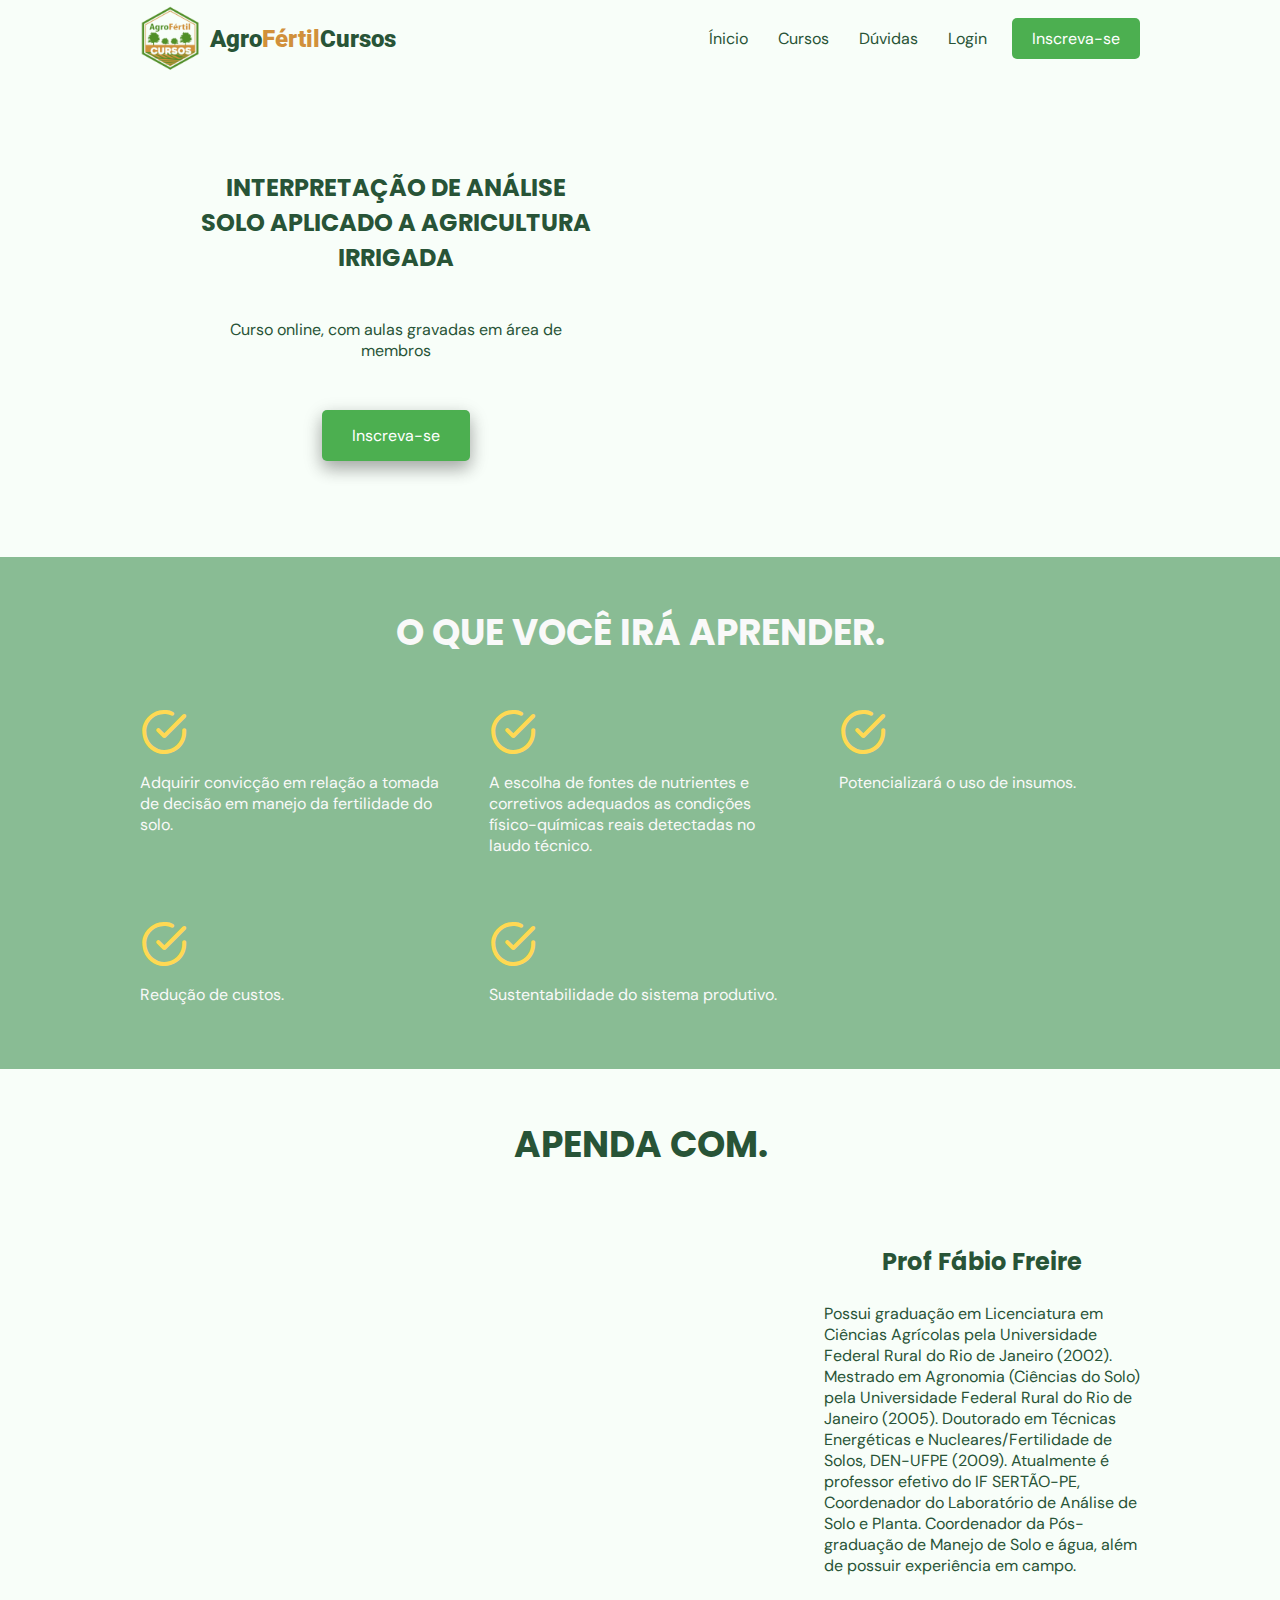
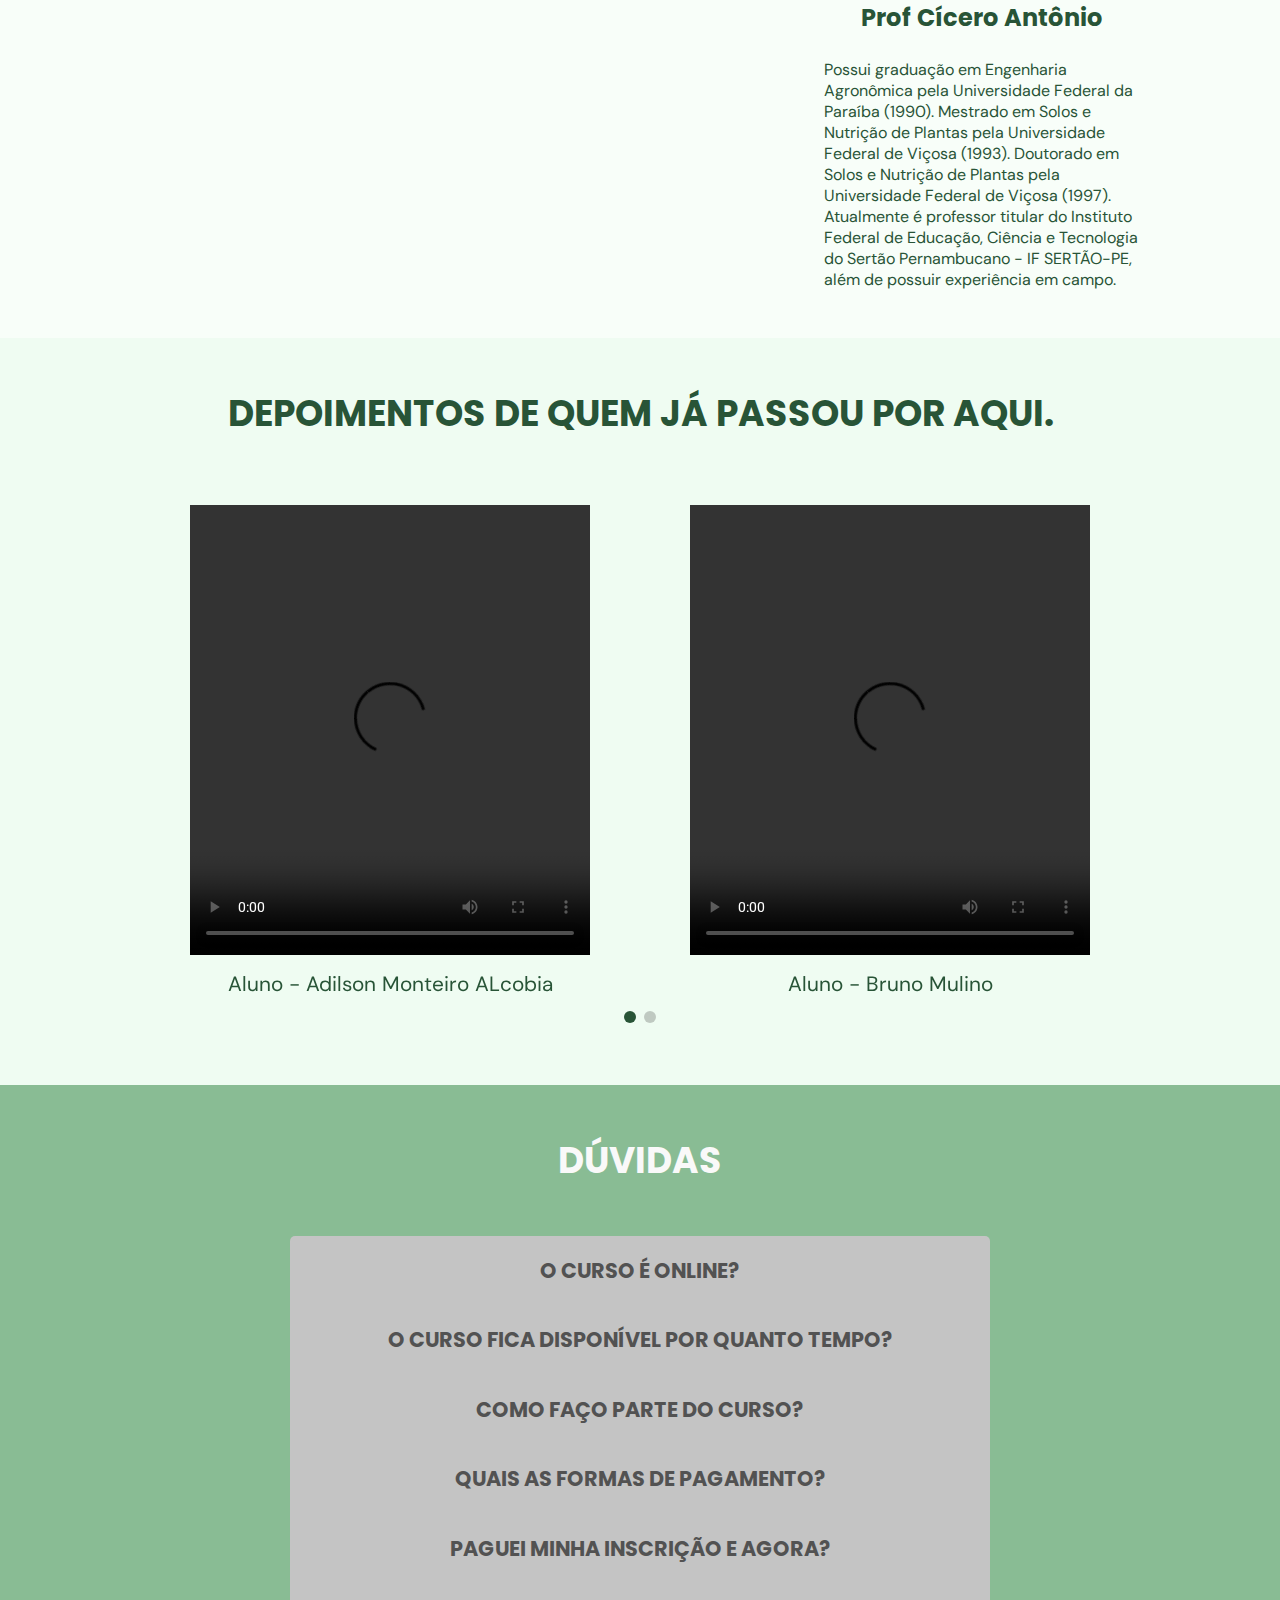
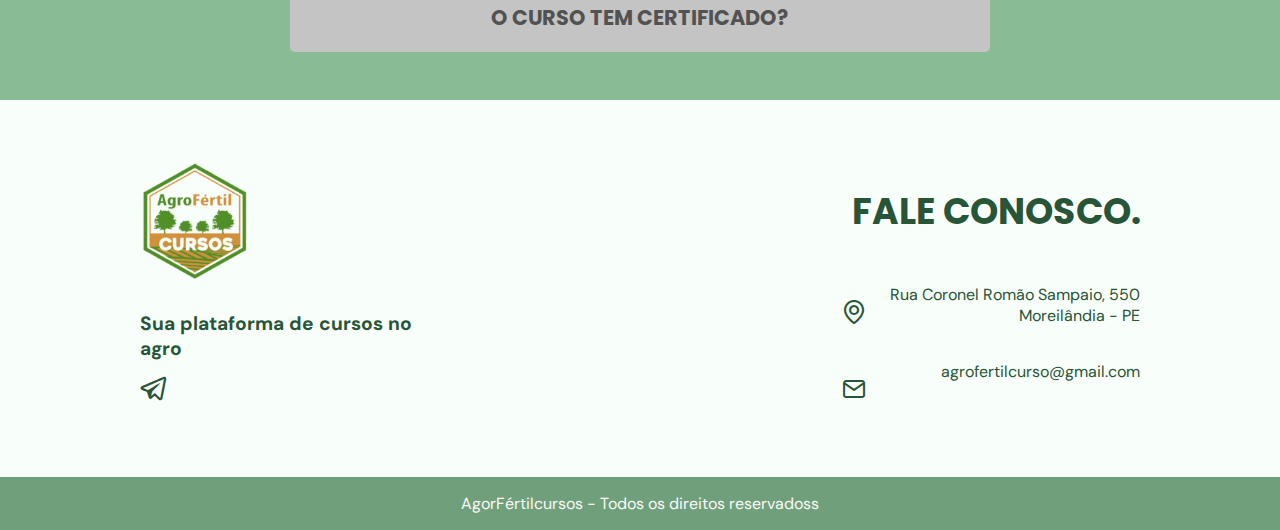
==== commit a7b22dc9: "Update curso1.html" ====
--- a/curso1.html
+++ b/curso1.html
@@ -27,9 +27,9 @@
 
             <div class="menu">
                 <ul class="flex-row-spacebetween">
-                    <li><a class="title" href="./index.html">Ínicio</a></li>
-                    <li><a class="title" href="./index.html#courses">Cursos</a></li>
-                    <li><a class="title" href="#questions">Dúvidas</a></li>
+                    <li><a class="title" href="">Ínicio</a></li>
+                    <li><a class="title" href="">Cursos</a></li>
+                    <li><a class="title" href="">Dúvidas</a></li>
                     <li><a class="title"href="">Login</a></li>
                     <li><a class="title bg-button" href="">Inscreva-se</a></li>
                 </ul>
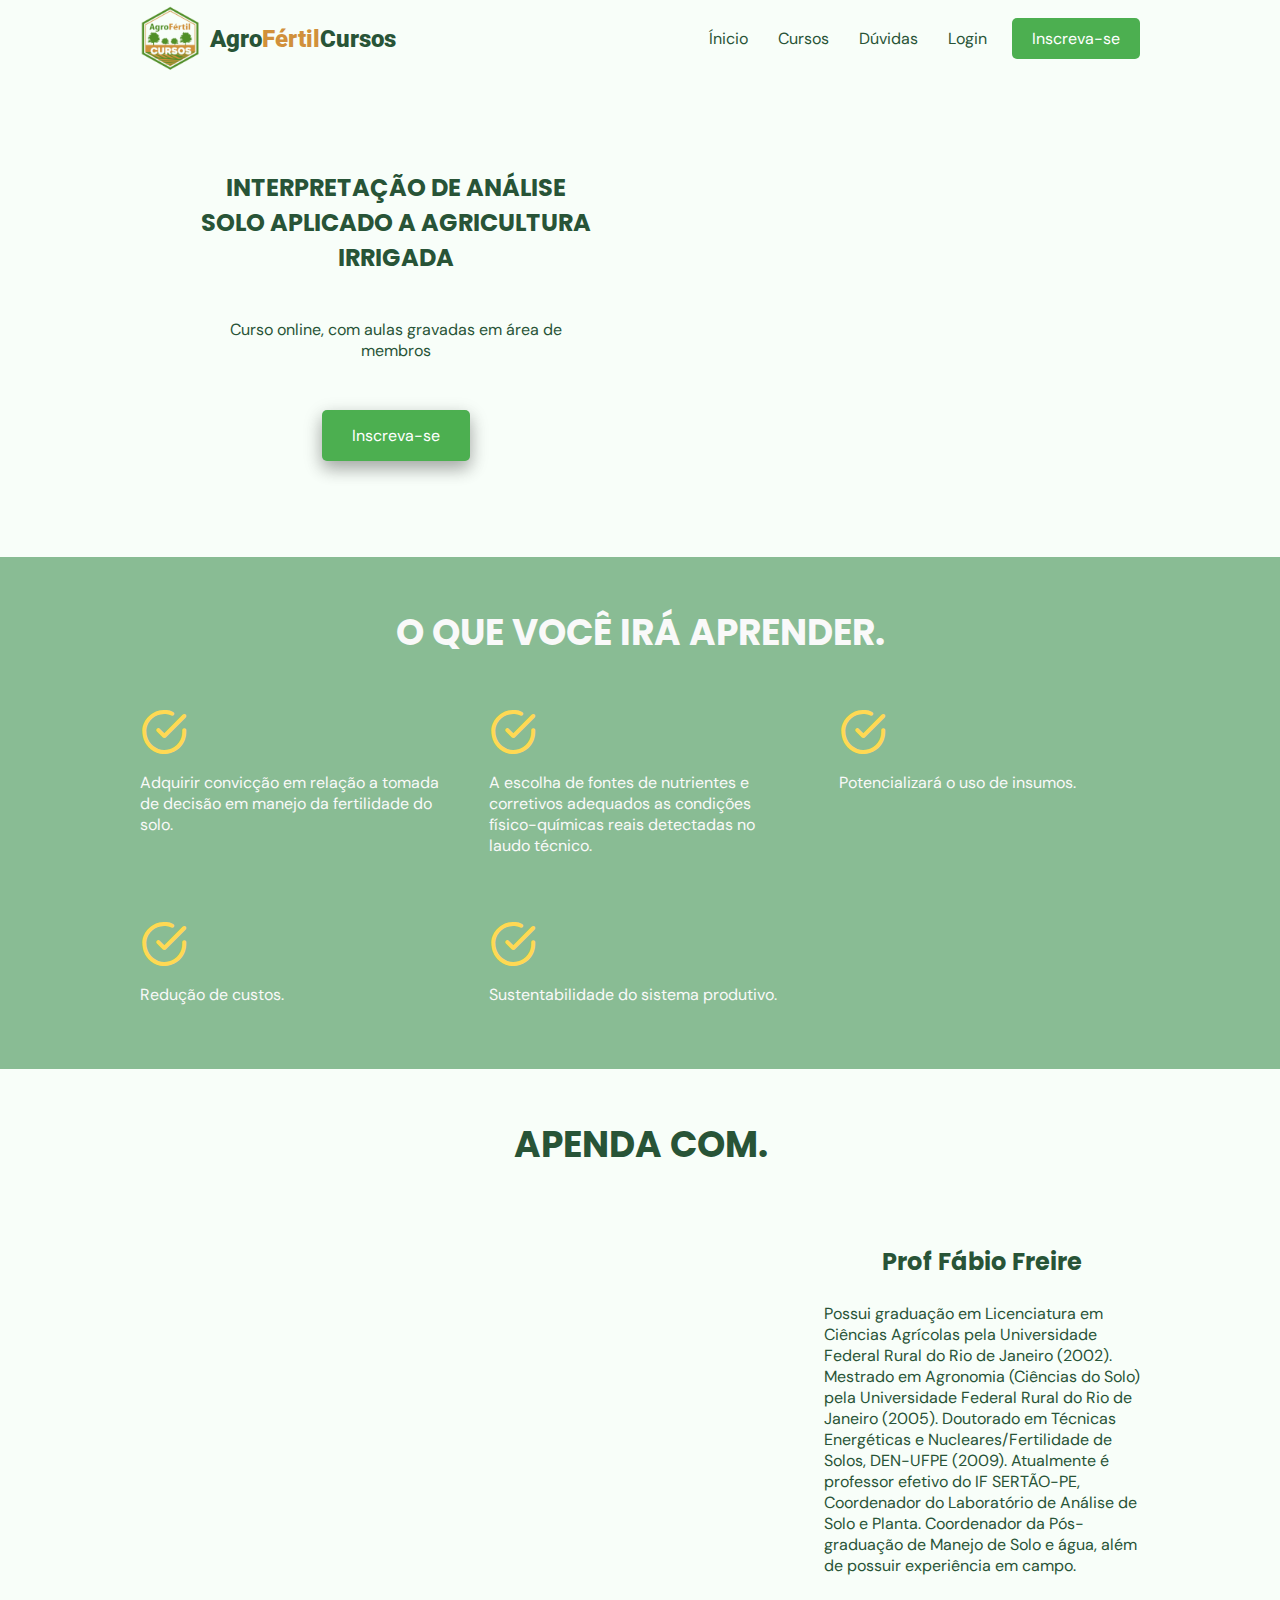
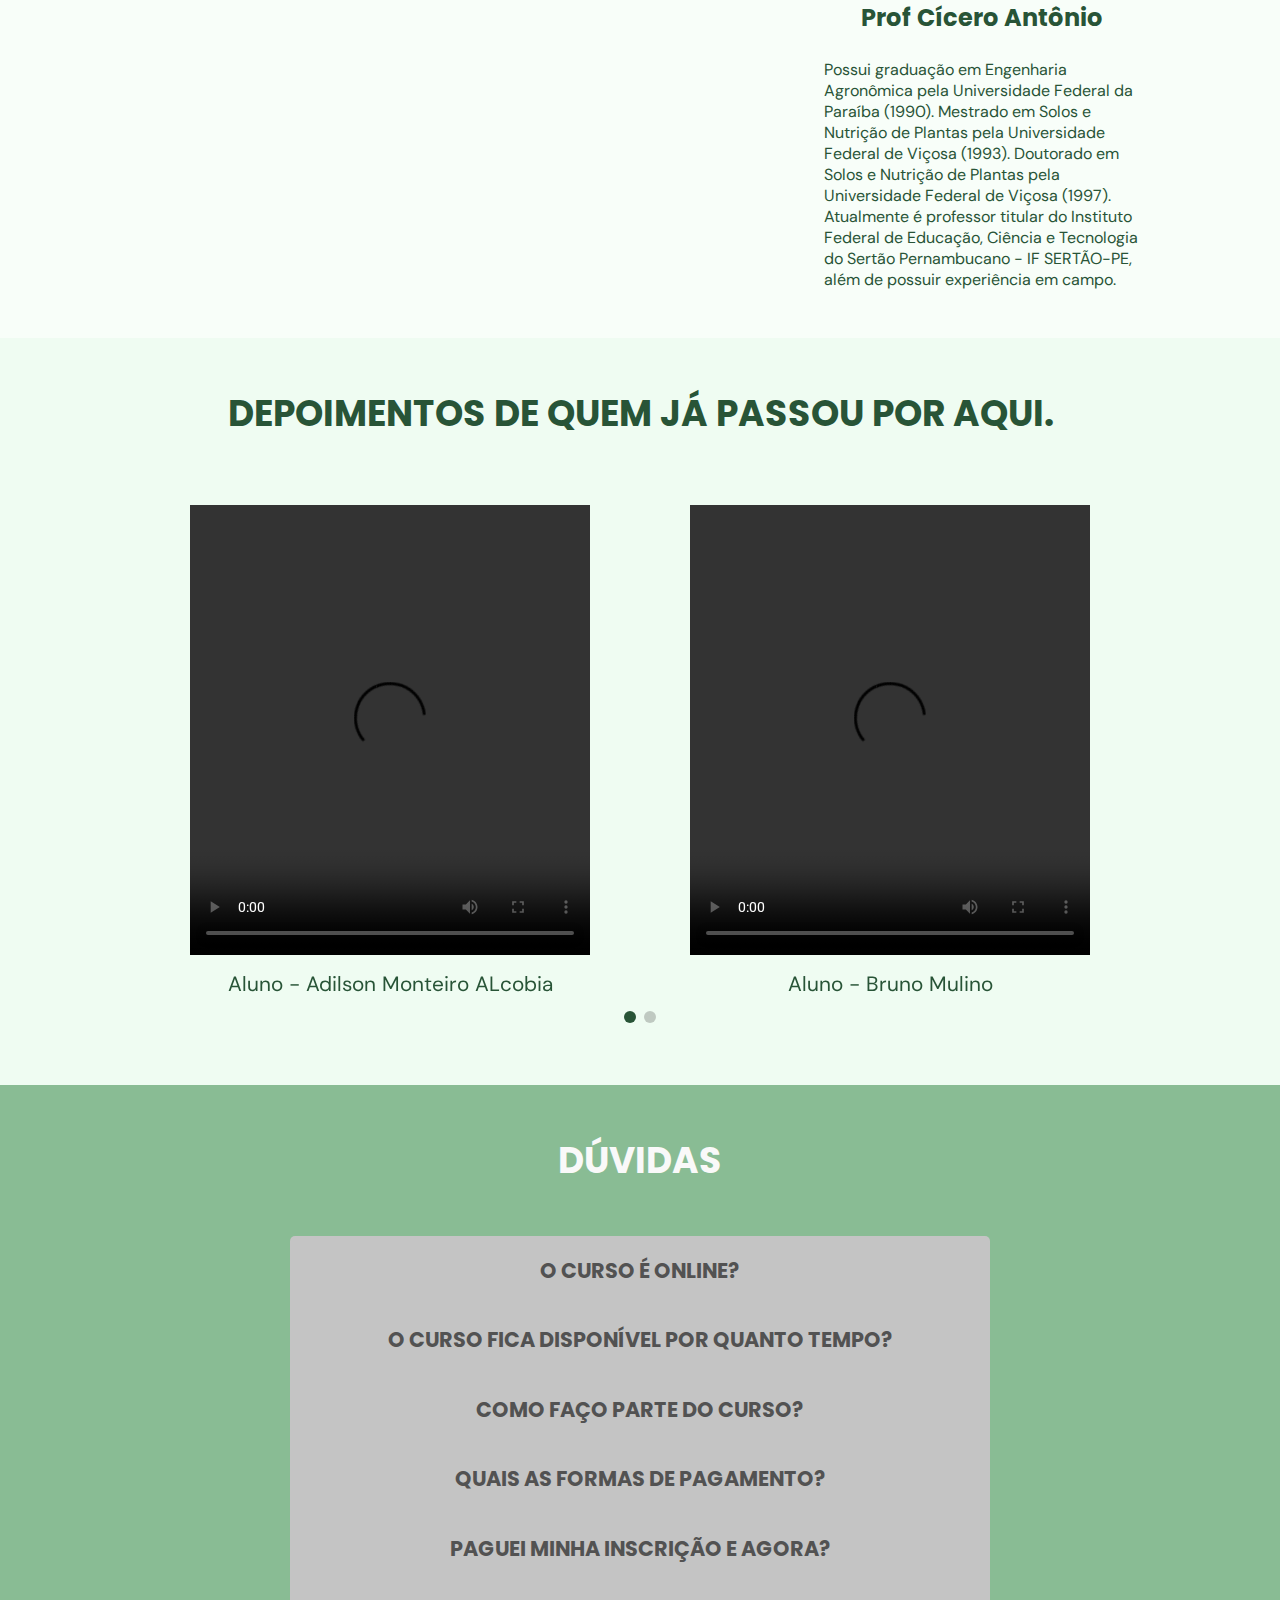
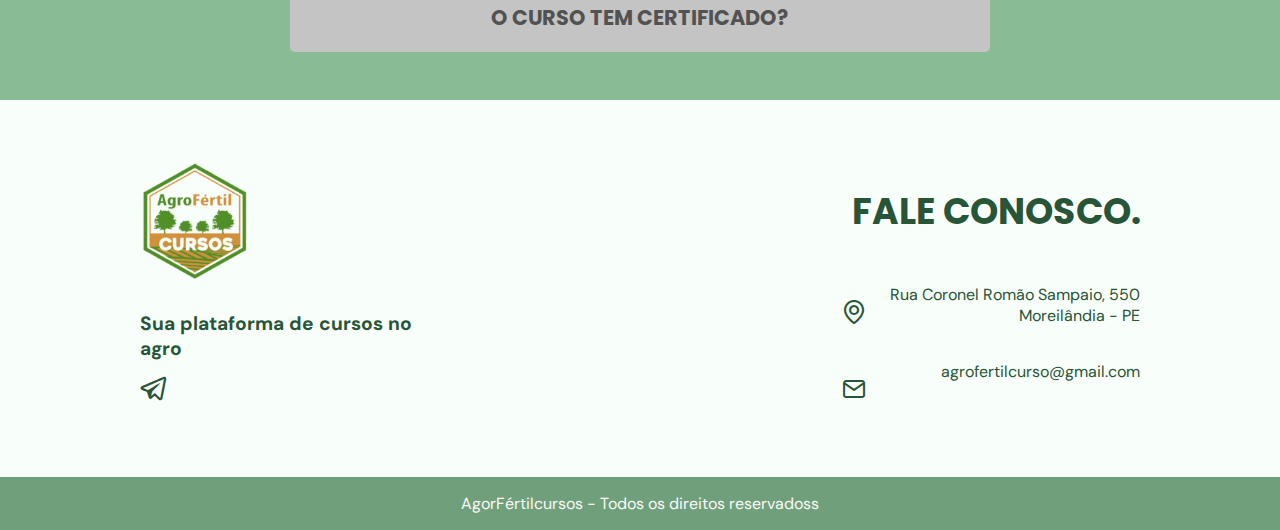
==== commit d75c4830: "Update curso1.html" ====
--- a/curso1.html
+++ b/curso1.html
@@ -27,9 +27,9 @@
 
             <div class="menu">
                 <ul class="flex-row-spacebetween">
-                    <li><a class="title" href="">Ínicio</a></li>
-                    <li><a class="title" href="">Cursos</a></li>
-                    <li><a class="title" href="">Dúvidas</a></li>
+                    <li><a class="title" href="index.html">Ínicio</a></li>
+                    <li><a class="title" href="index.html#courses">Cursos</a></li>
+                    <li><a class="title" href="#questions">Dúvidas</a></li>
                     <li><a class="title"href="">Login</a></li>
                     <li><a class="title bg-button" href="">Inscreva-se</a></li>
                 </ul>
